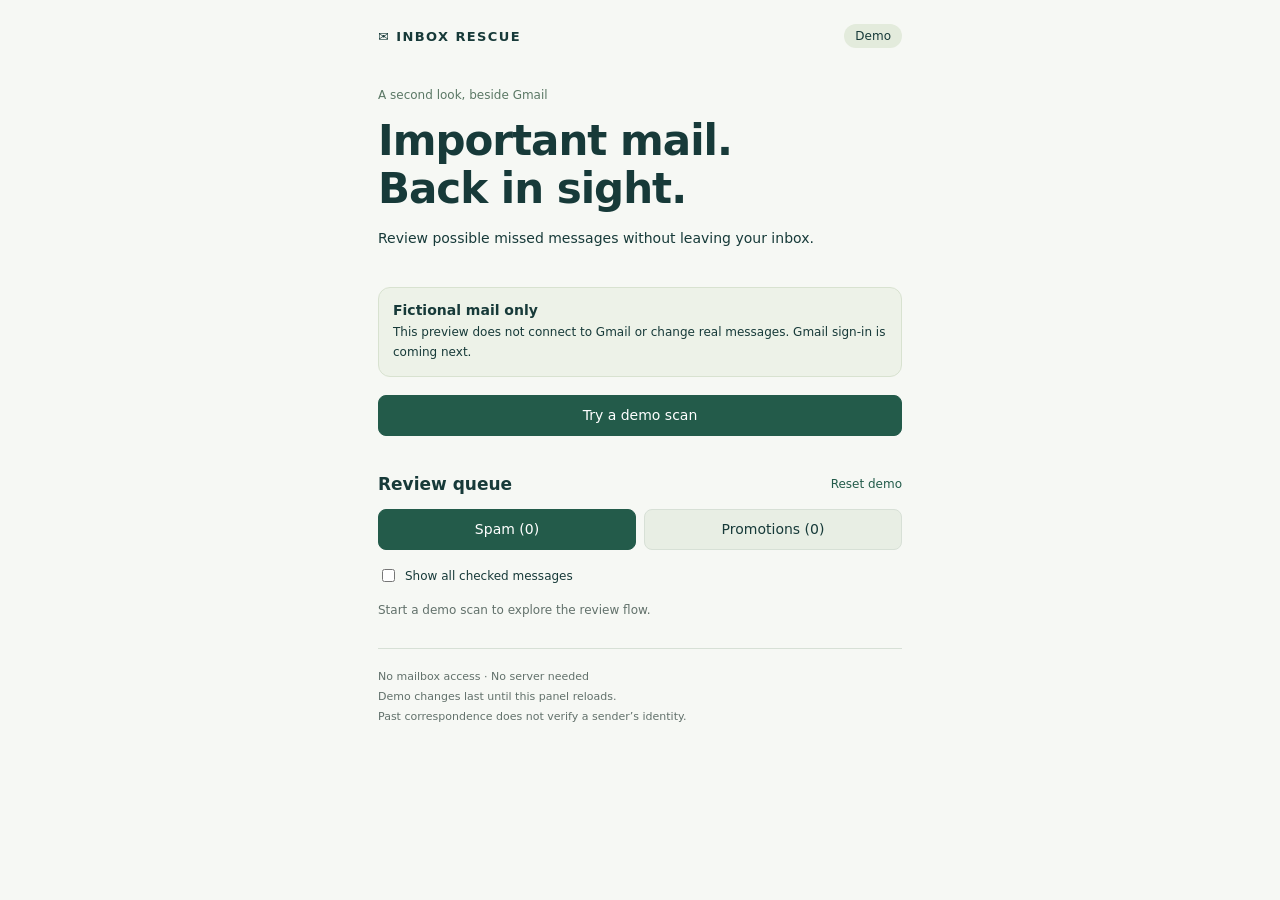
==== extension/panel.html @ 308f996c "Add standalone browser side-panel demo extension" ====
<!doctype html>
<html lang="en">
<head>
  <meta charset="utf-8">
  <meta name="viewport" content="width=device-width, initial-scale=1">
  <title>Inbox Rescue</title>
  <link rel="stylesheet" href="panel.css">
  <script type="module" src="panel.js"></script>
</head>
<body>
  <main>
    <header><strong>✉ INBOX RESCUE</strong><span class="badge">Demo</span></header>
    <section class="intro" aria-labelledby="title">
      <p class="eyebrow">A second look, beside Gmail</p>
      <h1 id="title">Important mail.<br>Back in sight.</h1>
      <p>Review possible missed messages without leaving your inbox.</p>
    </section>
    <aside class="notice"><strong>Fictional mail only</strong><p>This preview does not connect to Gmail or change real messages. Gmail sign-in is coming next.</p></aside>
    <button id="scan" class="primary wide" type="button">Try a demo scan</button>
    <section aria-labelledby="queue-title">
      <div class="queue-heading"><h2 id="queue-title">Review queue</h2><button id="reset" type="button" class="text-button">Reset demo</button></div>
      <div class="categories" role="group" aria-label="Message category">
        <button id="spam" type="button" aria-pressed="true">Spam (0)</button>
        <button id="promotions" type="button" aria-pressed="false">Promotions (0)</button>
      </div>
      <label class="filter"><input id="show-all" type="checkbox"> Show all checked messages</label>
      <p id="status" role="status" aria-live="polite">Start a demo scan to explore the review flow.</p>
      <div id="items"></div>
    </section>
    <footer>No mailbox access · No server needed<br>Demo changes last until this panel reloads.<br>Past correspondence does not verify a sender’s identity.</footer>
  </main>
  <dialog id="confirm-dialog" aria-labelledby="confirm-title" aria-describedby="confirm-description">
    <form method="dialog">
      <h2 id="confirm-title">Simulate a restore?</h2>
      <p id="confirm-description">This moves the fictional message to Primary. Your real Gmail account will not change.</p>
      <div class="dialog-actions"><button value="cancel" autofocus>Cancel</button><button value="restore" class="primary">Restore demo message</button></div>
    </form>
  </dialog>
</body>
</html>
---- extension/panel.css ----
:root{font-family:system-ui,-apple-system,"Segoe UI",sans-serif;color:#173a39;background:#f6f8f4;font-size:14px;color-scheme:light}*{box-sizing:border-box}body{margin:0}main{max-width:560px;margin:auto;padding:24px 18px}header,.queue-heading{display:flex;align-items:center;justify-content:space-between;gap:10px}header strong{letter-spacing:1.4px;font-size:13px}.badge{background:#e3ebdc;border-radius:20px;padding:5px 11px;font-size:12px}.intro{padding:26px 0 12px}.eyebrow{color:#5b7865;font-size:12px}h1{font-size:clamp(29px,8vw,42px);line-height:1.14;letter-spacing:-1px;margin:12px 0}p{line-height:1.6}h2{font-size:17px}.notice{border:1px solid #d8e2d0;border-radius:12px;padding:14px;background:#edf2e8;margin:12px 0 18px}.notice p{font-size:12px;margin:5px 0 0}button{font:inherit;border:1px solid #d7e0d6;background:#e8eee4;color:#173a39;padding:10px 12px;border-radius:8px;cursor:pointer;line-height:1.4}button:hover{background:#dce7d5}.primary,.categories button[aria-pressed="true"]{background:#235b4a;color:white;border-color:#235b4a}.primary:hover{background:#174232}.wide{width:100%}.queue-heading{margin-top:24px}.text-button{font-size:12px;padding:5px 0;border:0;background:transparent;color:#235b4a}.categories{display:grid;grid-template-columns:1fr 1fr;gap:8px}.filter{display:flex;align-items:center;gap:7px;margin:16px 0;font-size:12px}.filter input{accent-color:#235b4a}#status{font-size:12px;color:#62716b}article{background:white;border:1px solid #dbe3d9;border-radius:12px;padding:16px;margin:12px 0}h3{font-size:16px;line-height:1.4;margin:8px 0 12px;overflow-wrap:anywhere}.sender{font-size:12px;color:#62716b;overflow-wrap:anywhere}.reason{font-size:13px;color:#235b4a}.warning{font-size:12px;color:#81570f}.actions{display:flex;flex-wrap:wrap;gap:8px;margin-top:14px}.actions button{font-size:12px}.restored{color:#235b4a;font-weight:600;font-size:12px}footer{border-top:1px solid #d7e0d6;margin-top:28px;padding-top:18px;font-size:11px;line-height:1.8;color:#62716b}dialog{border:1px solid #d7e0d6;border-radius:14px;max-width:calc(100% - 28px);width:380px;color:#173a39;padding:20px}dialog::backdrop{background:#173a3955}.dialog-actions{display:flex;gap:8px;justify-content:flex-end;flex-wrap:wrap}button:focus-visible,input:focus-visible{outline:3px solid #be8a26;outline-offset:3px}
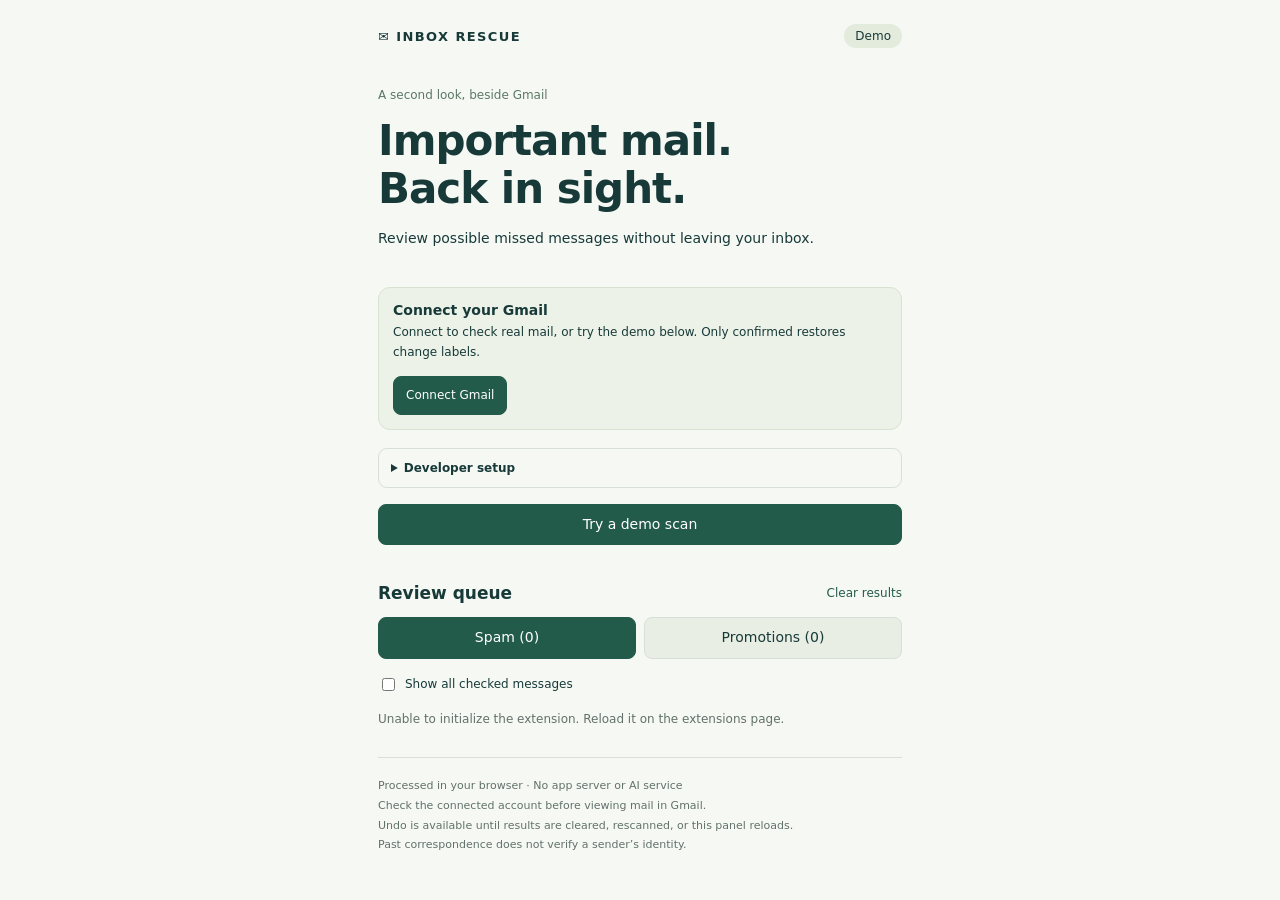
==== commit 076a4aac: "Add browser Gmail authorization and real review operations" ====
--- a/extension/panel.html
+++ b/extension/panel.html
@@ -9,16 +9,17 @@
 </head>
 <body>
   <main>
-    <header><strong>✉ INBOX RESCUE</strong><span class="badge">Demo</span></header>
+    <header><strong>✉ INBOX RESCUE</strong><span id="mode" class="badge">Demo</span></header>
     <section class="intro" aria-labelledby="title">
       <p class="eyebrow">A second look, beside Gmail</p>
       <h1 id="title">Important mail.<br>Back in sight.</h1>
       <p>Review possible missed messages without leaving your inbox.</p>
     </section>
-    <aside class="notice"><strong>Fictional mail only</strong><p>This preview does not connect to Gmail or change real messages. Gmail sign-in is coming next.</p></aside>
+    <aside class="notice"><strong id="account-title">Connect your Gmail</strong><p id="account-description">Connect to check real mail, or try the demo below. Only confirmed restores change labels.</p><div class="actions"><button id="connect" type="button" class="primary">Connect Gmail</button><button id="disconnect" type="button" hidden>Disconnect</button></div></aside>
+    <details id="setup"><summary>Developer setup</summary><p>For this unpacked test build, configure a Google OAuth <strong>Web application</strong> client once. Do not use the previous Desktop app client or paste a secret.</p><label for="redirect">Authorized redirect URI (copy exactly)</label><input id="redirect" readonly spellcheck="false"><label for="client-id">Public OAuth client ID</label><input id="client-id" placeholder="…apps.googleusercontent.com" spellcheck="false" autocomplete="off"><button id="save-config" type="button">Save client ID</button><p>Only the public client ID is saved on disk. Access tokens stay in browser-session storage. A configured release will supply this ID for users.</p></details>
     <button id="scan" class="primary wide" type="button">Try a demo scan</button>
     <section aria-labelledby="queue-title">
-      <div class="queue-heading"><h2 id="queue-title">Review queue</h2><button id="reset" type="button" class="text-button">Reset demo</button></div>
+      <div class="queue-heading"><h2 id="queue-title">Review queue</h2><button id="reset" type="button" class="text-button">Clear results</button></div>
       <div class="categories" role="group" aria-label="Message category">
         <button id="spam" type="button" aria-pressed="true">Spam (0)</button>
         <button id="promotions" type="button" aria-pressed="false">Promotions (0)</button>
@@ -27,13 +28,13 @@
       <p id="status" role="status" aria-live="polite">Start a demo scan to explore the review flow.</p>
       <div id="items"></div>
     </section>
-    <footer>No mailbox access · No server needed<br>Demo changes last until this panel reloads.<br>Past correspondence does not verify a sender’s identity.</footer>
+    <footer>Processed in your browser · No app server or AI service<br>Check the connected account before viewing mail in Gmail.<br>Undo is available until results are cleared, rescanned, or this panel reloads.<br>Past correspondence does not verify a sender’s identity.</footer>
   </main>
   <dialog id="confirm-dialog" aria-labelledby="confirm-title" aria-describedby="confirm-description">
     <form method="dialog">
       <h2 id="confirm-title">Simulate a restore?</h2>
       <p id="confirm-description">This moves the fictional message to Primary. Your real Gmail account will not change.</p>
-      <div class="dialog-actions"><button value="cancel" autofocus>Cancel</button><button value="restore" class="primary">Restore demo message</button></div>
+      <div class="dialog-actions"><button value="cancel" autofocus>Cancel</button><button id="confirm-restore" value="restore" class="primary">Restore demo message</button></div>
     </form>
   </dialog>
 </body>
--- a/extension/panel.css
+++ b/extension/panel.css
@@ -1 +1,2 @@
 :root{font-family:system-ui,-apple-system,"Segoe UI",sans-serif;color:#173a39;background:#f6f8f4;font-size:14px;color-scheme:light}*{box-sizing:border-box}body{margin:0}main{max-width:560px;margin:auto;padding:24px 18px}header,.queue-heading{display:flex;align-items:center;justify-content:space-between;gap:10px}header strong{letter-spacing:1.4px;font-size:13px}.badge{background:#e3ebdc;border-radius:20px;padding:5px 11px;font-size:12px}.intro{padding:26px 0 12px}.eyebrow{color:#5b7865;font-size:12px}h1{font-size:clamp(29px,8vw,42px);line-height:1.14;letter-spacing:-1px;margin:12px 0}p{line-height:1.6}h2{font-size:17px}.notice{border:1px solid #d8e2d0;border-radius:12px;padding:14px;background:#edf2e8;margin:12px 0 18px}.notice p{font-size:12px;margin:5px 0 0}button{font:inherit;border:1px solid #d7e0d6;background:#e8eee4;color:#173a39;padding:10px 12px;border-radius:8px;cursor:pointer;line-height:1.4}button:hover{background:#dce7d5}.primary,.categories button[aria-pressed="true"]{background:#235b4a;color:white;border-color:#235b4a}.primary:hover{background:#174232}.wide{width:100%}.queue-heading{margin-top:24px}.text-button{font-size:12px;padding:5px 0;border:0;background:transparent;color:#235b4a}.categories{display:grid;grid-template-columns:1fr 1fr;gap:8px}.filter{display:flex;align-items:center;gap:7px;margin:16px 0;font-size:12px}.filter input{accent-color:#235b4a}#status{font-size:12px;color:#62716b}article{background:white;border:1px solid #dbe3d9;border-radius:12px;padding:16px;margin:12px 0}h3{font-size:16px;line-height:1.4;margin:8px 0 12px;overflow-wrap:anywhere}.sender{font-size:12px;color:#62716b;overflow-wrap:anywhere}.reason{font-size:13px;color:#235b4a}.warning{font-size:12px;color:#81570f}.actions{display:flex;flex-wrap:wrap;gap:8px;margin-top:14px}.actions button{font-size:12px}.restored{color:#235b4a;font-weight:600;font-size:12px}footer{border-top:1px solid #d7e0d6;margin-top:28px;padding-top:18px;font-size:11px;line-height:1.8;color:#62716b}dialog{border:1px solid #d7e0d6;border-radius:14px;max-width:calc(100% - 28px);width:380px;color:#173a39;padding:20px}dialog::backdrop{background:#173a3955}.dialog-actions{display:flex;gap:8px;justify-content:flex-end;flex-wrap:wrap}button:focus-visible,input:focus-visible{outline:3px solid #be8a26;outline-offset:3px}
+details{border:1px solid #d7e0d6;padding:12px;border-radius:9px;margin-bottom:16px;font-size:12px}summary{cursor:pointer;font-weight:600}details p{overflow-wrap:anywhere}details label{display:block;margin-top:12px}details input{width:100%;margin:6px 0 12px;padding:9px;border:1px solid #d7e0d6;border-radius:6px;font:inherit}button:disabled{opacity:.55;cursor:wait}.account-email{overflow-wrap:anywhere}[hidden]{display:none!important}
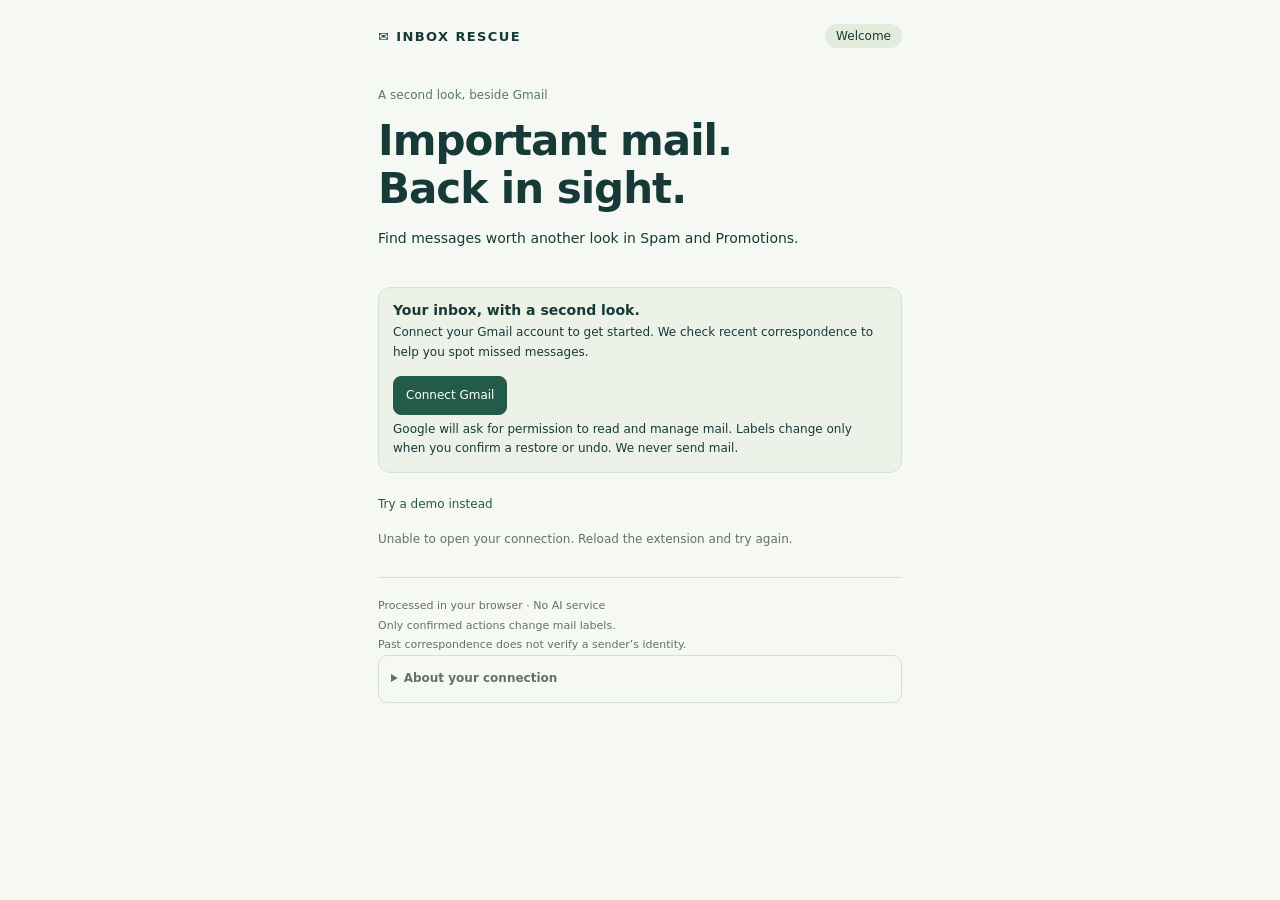
==== commit 77d3af69: "Simplify Gmail onboarding and build preconfigured fixed-ID test releases" ====
--- a/extension/panel.html
+++ b/extension/panel.html
@@ -1,41 +1,33 @@
 <!doctype html>
 <html lang="en">
 <head>
-  <meta charset="utf-8">
-  <meta name="viewport" content="width=device-width, initial-scale=1">
-  <title>Inbox Rescue</title>
-  <link rel="stylesheet" href="panel.css">
-  <script type="module" src="panel.js"></script>
+  <meta charset="utf-8"><meta name="viewport" content="width=device-width, initial-scale=1">
+  <title>Inbox Rescue</title><link rel="stylesheet" href="panel.css"><script type="module" src="panel.js"></script>
 </head>
 <body>
   <main>
-    <header><strong>✉ INBOX RESCUE</strong><span id="mode" class="badge">Demo</span></header>
-    <section class="intro" aria-labelledby="title">
-      <p class="eyebrow">A second look, beside Gmail</p>
-      <h1 id="title">Important mail.<br>Back in sight.</h1>
-      <p>Review possible missed messages without leaving your inbox.</p>
+    <header><strong>✉ INBOX RESCUE</strong><span id="mode" class="badge">Welcome</span></header>
+    <section id="intro" class="intro" aria-labelledby="title">
+      <p class="eyebrow">A second look, beside Gmail</p><h1 id="title">Important mail.<br>Back in sight.</h1>
+      <p>Find messages worth another look in Spam and Promotions.</p>
     </section>
-    <aside class="notice"><strong id="account-title">Connect your Gmail</strong><p id="account-description">Connect to check real mail, or try the demo below. Only confirmed restores change labels.</p><div class="actions"><button id="connect" type="button" class="primary">Connect Gmail</button><button id="disconnect" type="button" hidden>Disconnect</button></div></aside>
-    <details id="setup"><summary>Developer setup</summary><p>For this unpacked test build, configure a Google OAuth <strong>Web application</strong> client once. Do not use the previous Desktop app client or paste a secret.</p><label for="redirect">Authorized redirect URI (copy exactly)</label><input id="redirect" readonly spellcheck="false"><label for="client-id">Public OAuth client ID</label><input id="client-id" placeholder="…apps.googleusercontent.com" spellcheck="false" autocomplete="off"><button id="save-config" type="button">Save client ID</button><p>Only the public client ID is saved on disk. Access tokens stay in browser-session storage. A configured release will supply this ID for users.</p></details>
-    <button id="scan" class="primary wide" type="button">Try a demo scan</button>
-    <section aria-labelledby="queue-title">
+    <aside class="notice">
+      <strong id="account-title">Your inbox, with a second look.</strong>
+      <p id="account-description">Connect your Gmail account to get started. We check recent correspondence to help you spot missed messages.</p>
+      <div class="actions"><button id="connect" type="button" class="primary">Connect Gmail</button><button id="disconnect" type="button" hidden>Disconnect</button></div>
+      <p id="permission-note" class="permission-note">Google will ask for permission to read and manage mail. Labels change only when you confirm a restore or undo. We never send mail.</p>
+    </aside>
+    <button id="try-demo" type="button" class="text-button">Try a demo instead</button>
+    <p id="status" role="status" aria-live="polite">Connect Gmail to start. Your messages are processed in this browser.</p>
+    <button id="scan" class="primary wide" type="button" hidden>Check for missed messages</button>
+    <section id="queue" aria-labelledby="queue-title" hidden>
       <div class="queue-heading"><h2 id="queue-title">Review queue</h2><button id="reset" type="button" class="text-button">Clear results</button></div>
-      <div class="categories" role="group" aria-label="Message category">
-        <button id="spam" type="button" aria-pressed="true">Spam (0)</button>
-        <button id="promotions" type="button" aria-pressed="false">Promotions (0)</button>
-      </div>
-      <label class="filter"><input id="show-all" type="checkbox"> Show all checked messages</label>
-      <p id="status" role="status" aria-live="polite">Start a demo scan to explore the review flow.</p>
+      <div class="categories" role="group" aria-label="Message category"><button id="spam" type="button" aria-pressed="true">Spam (0)</button><button id="promotions" type="button" aria-pressed="false">Promotions (0)</button></div>
+      <label class="filter"><input id="show-all" type="checkbox" checked> Show all checked messages</label>
       <div id="items"></div>
     </section>
-    <footer>Processed in your browser · No app server or AI service<br>Check the connected account before viewing mail in Gmail.<br>Undo is available until results are cleared, rescanned, or this panel reloads.<br>Past correspondence does not verify a sender’s identity.</footer>
+    <footer>Processed in your browser · No AI service<br>Only confirmed actions change mail labels.<br>Past correspondence does not verify a sender’s identity.<details><summary>About your connection</summary><p>Access is temporary; reconnect when prompted. Match the connected address when viewing mail in Gmail. Undo is available until you clear results, scan again, or reload this panel.</p></details></footer>
   </main>
-  <dialog id="confirm-dialog" aria-labelledby="confirm-title" aria-describedby="confirm-description">
-    <form method="dialog">
-      <h2 id="confirm-title">Simulate a restore?</h2>
-      <p id="confirm-description">This moves the fictional message to Primary. Your real Gmail account will not change.</p>
-      <div class="dialog-actions"><button value="cancel" autofocus>Cancel</button><button id="confirm-restore" value="restore" class="primary">Restore demo message</button></div>
-    </form>
-  </dialog>
+  <dialog id="confirm-dialog" aria-labelledby="confirm-title" aria-describedby="confirm-description"><form method="dialog"><h2 id="confirm-title">Restore this message?</h2><p id="confirm-description"></p><div class="dialog-actions"><button value="cancel" autofocus>Cancel</button><button id="confirm-restore" value="restore" class="primary">Restore to Primary</button></div></form></dialog>
 </body>
 </html>
